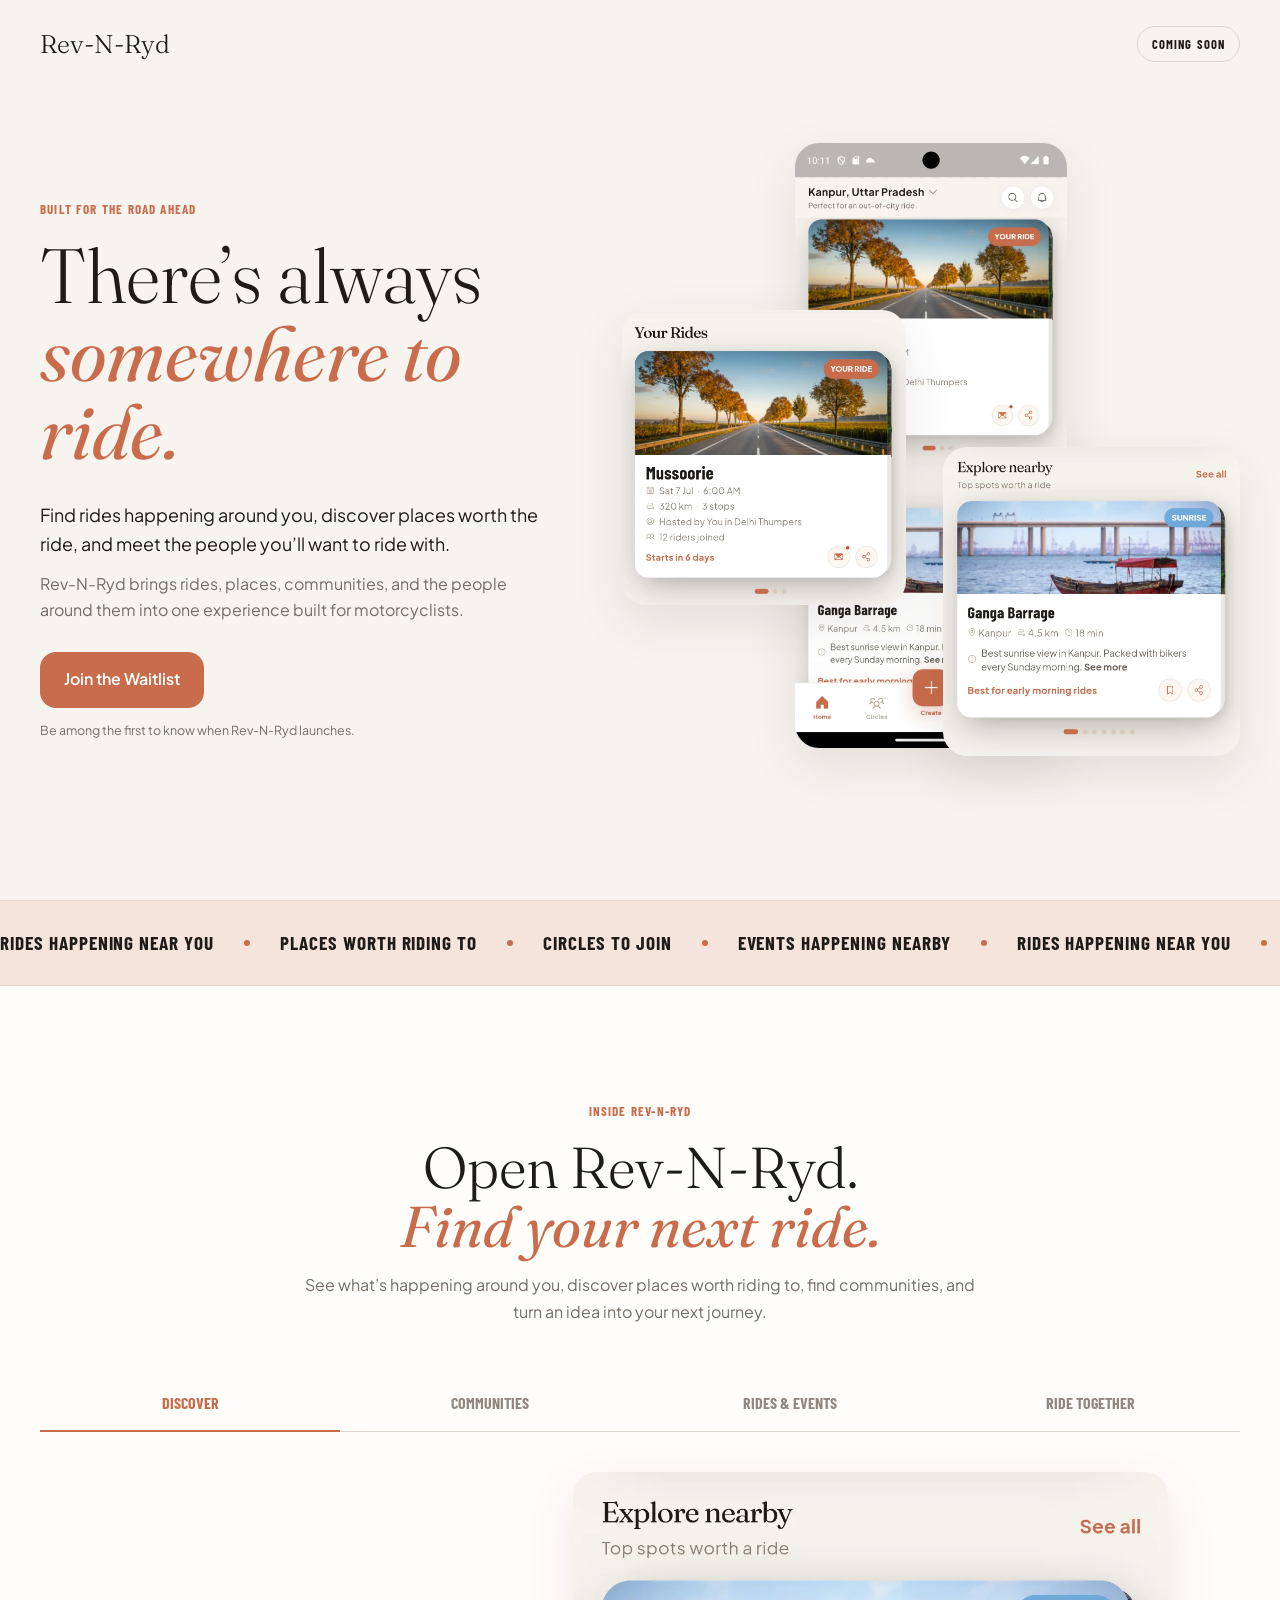
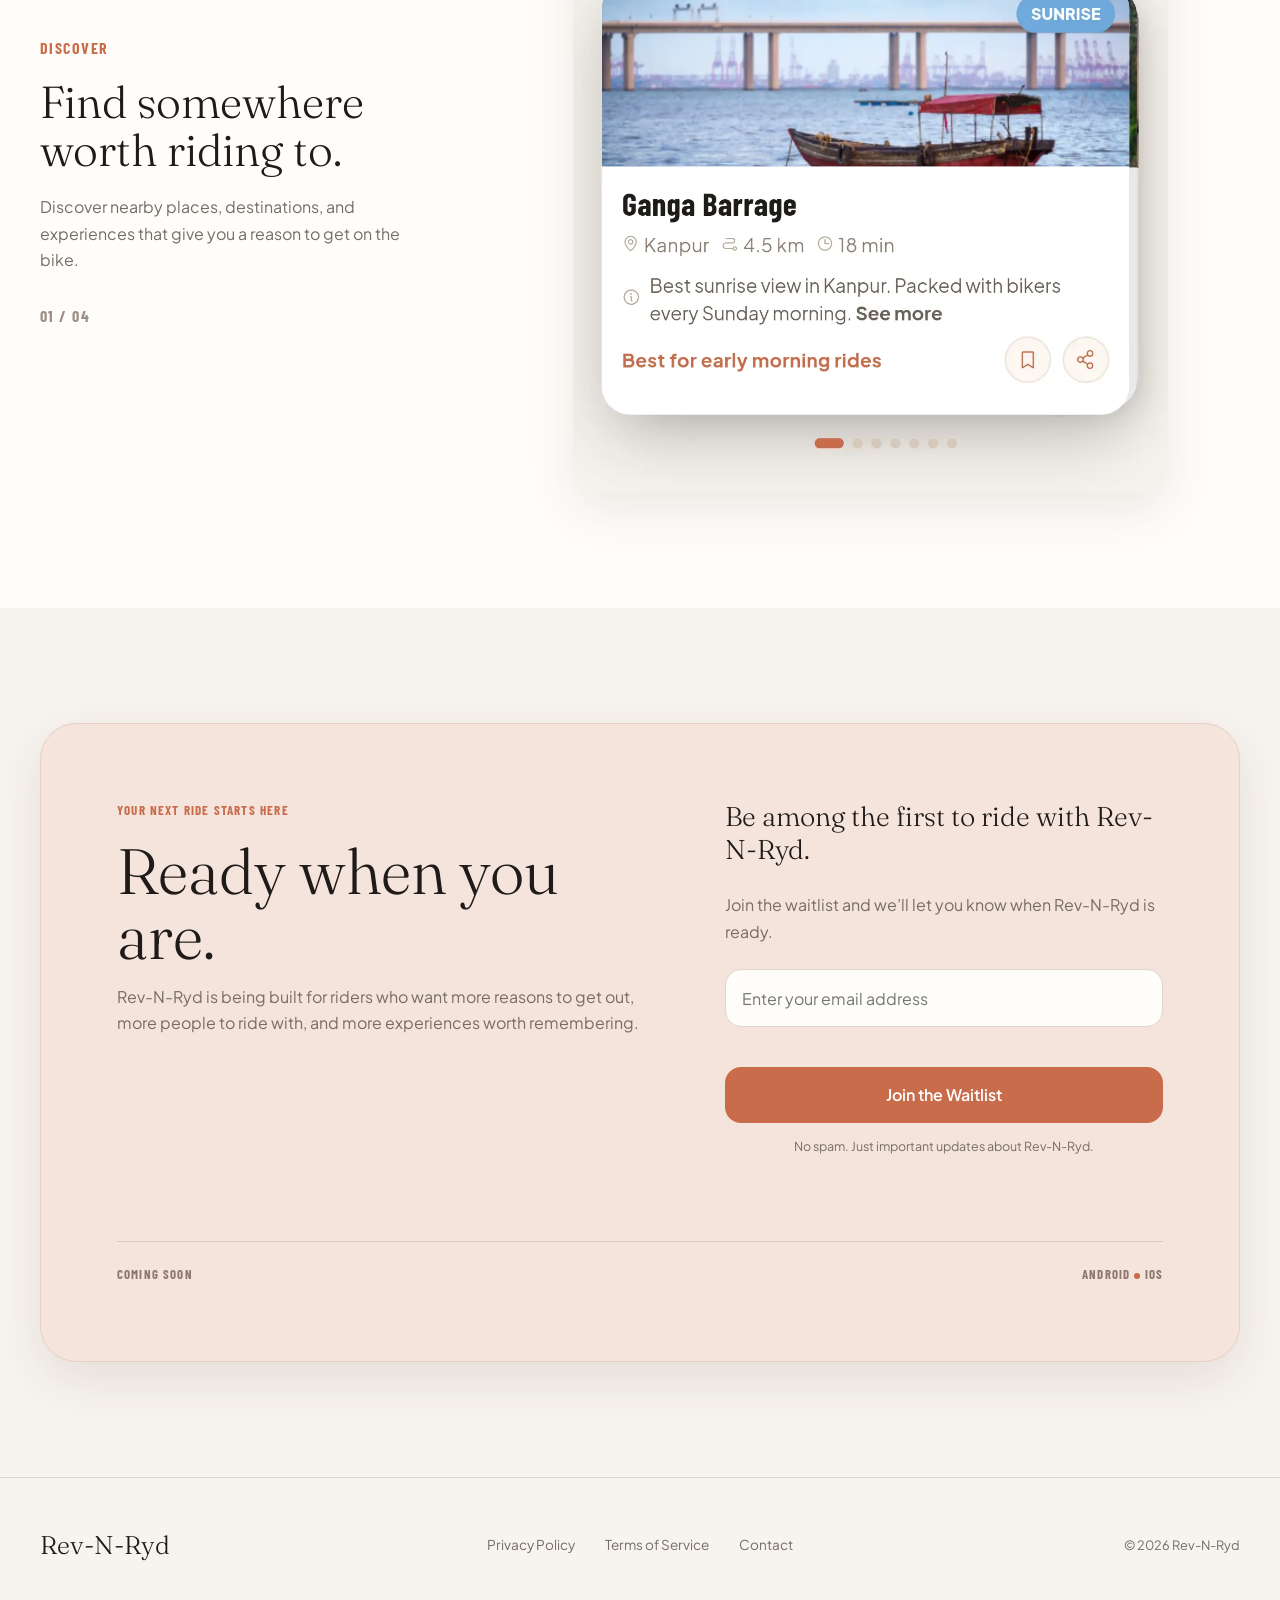
==== index.html @ 541fa685 "feat: launch Rev-N-Ryd pre-release website" ====
<!doctype html>
<html lang="en">
<head>
  <meta charset="utf-8">
  <meta name="viewport" content="width=device-width,initial-scale=1">
  <meta name="description" content="Rev-N-Ryd helps riders discover rides, places, communities, and events.">
  <title>Rev-N-Ryd — Coming Soon</title>
  <link rel="preconnect" href="https://fonts.googleapis.com">
  <link rel="preconnect" href="https://fonts.gstatic.com" crossorigin>
  <link href="https://fonts.googleapis.com/css2?family=Barlow+Condensed:wght@600;700&family=Fraunces:ital,opsz,wght@0,9..144,300;1,9..144,400&family=Plus+Jakarta+Sans:wght@400;500;600&display=swap" rel="stylesheet">
  <link rel="stylesheet" href="css/styles.css?v=20260707-2">
  <script src="js/main.js" defer></script>
<link rel="canonical" href="https://revnryd.com/">
<link rel="icon" href="/assets/icons/favicon.ico" sizes="any">
<link rel="icon" type="image/png" sizes="32x32" href="/assets/icons/favicon-32x32.png">
<link rel="apple-touch-icon" href="/assets/icons/apple-touch-icon.png">
<meta name="description" content="Rev-N-Ryd helps motorcyclists discover rides and places, build communities, plan journeys together, and stay connected on the road.">
<meta property="og:type" content="website">
<meta property="og:site_name" content="Rev-N-Ryd">
<meta property="og:title" content="Rev-N-Ryd — There's always somewhere to ride.">
<meta property="og:description" content="Discover rides, places and communities. Plan together and stay connected on the road.">
<meta property="og:url" content="https://revnryd.com/">
<meta property="og:image" content="https://revnryd.com/assets/og-image.jpg">
<meta property="og:image:width" content="1200">
<meta property="og:image:height" content="630">
<meta name="twitter:card" content="summary_large_image">
<meta name="twitter:title" content="Rev-N-Ryd — There's always somewhere to ride.">
<meta name="twitter:description" content="Discover rides, places and communities. Plan together and stay connected on the road.">
<meta name="twitter:image" content="https://revnryd.com/assets/og-image.jpg">
</head>
<body>
<header class="site-header container">
  <a class="wordmark" href="#top" aria-label="Rev-N-Ryd home">Rev-N-Ryd</a>
  <span class="coming-soon">COMING SOON</span>
</header>

<main id="top">
<section class="hero container">
  <div class="hero-copy reveal">
    <p class="eyebrow">BUILT FOR THE ROAD AHEAD</p>
    <h1>There’s always<br><em>somewhere to ride.</em></h1>
    <p class="hero-lead">Find rides happening around you, discover places worth the ride, and meet the people you’ll want to ride with.</p>
    <p class="hero-secondary">Rev-N-Ryd brings rides, places, communities, and the people around them into one experience built for motorcyclists.</p>
    <a class="button" href="#waitlist">Join the Waitlist</a>
    <p class="microcopy">Be among the first to know when Rev-N-Ryd launches.</p>
  </div>

  <div class="hero-product reveal" aria-label="Rev-N-Ryd product preview">
    <img class="shot-image shot-main" src="assets/screenshots/home.webp" alt="Rev-N-Ryd home screen" width="921" height="2048" loading="eager" decoding="async" fetchpriority="high">
    <img class="shot-image shot-rides" src="assets/screenshots/your-rides.webp" alt="" aria-hidden="true" width="1072" height="1113" loading="lazy" decoding="async">
    <img class="shot-image shot-explore" src="assets/screenshots/explore-nearby.webp" alt="" aria-hidden="true" width="1075" height="1120" loading="lazy" decoding="async">
  </div>
</section>

<section class="activity-strip" aria-label="What you can discover on Rev-N-Ryd">
  <div class="marquee">
    <div class="marquee-track">
      <div class="marquee-group">
        <span>RIDES HAPPENING NEAR YOU</span><i></i><span>PLACES WORTH RIDING TO</span><i></i><span>CIRCLES TO JOIN</span><i></i><span>EVENTS HAPPENING NEARBY</span><i></i>
      </div>
      <div class="marquee-group" aria-hidden="true">
        <span>RIDES HAPPENING NEAR YOU</span><i></i><span>PLACES WORTH RIDING TO</span><i></i><span>CIRCLES TO JOIN</span><i></i><span>EVENTS HAPPENING NEARBY</span><i></i>
      </div>
    </div>
  </div>
</section>

<section class="product-section section reveal" id="product">
  <div class="container">
    <div class="section-intro">
      <p class="eyebrow">INSIDE REV-N-RYD</p>
      <h2>Open Rev-N-Ryd.<br><em>Find your next ride.</em></h2>
      <p>See what’s happening around you, discover places worth riding to, find communities, and turn an idea into your next journey.</p>
    </div>

    <div class="tabs-wrap">
      <div class="tabs" role="tablist" aria-label="Rev-N-Ryd product experiences">
        <button role="tab" aria-selected="true" data-index="0">DISCOVER</button>
        <button role="tab" aria-selected="false" data-index="1">COMMUNITIES</button>
        <button role="tab" aria-selected="false" data-index="2">RIDES &amp; EVENTS</button>
        <button role="tab" aria-selected="false" data-index="3">RIDE TOGETHER</button>
      </div>
    </div>

    <div class="product-stage" role="tabpanel" tabindex="0">
      <div class="product-copy">
        <p class="product-label">DISCOVER</p>
        <h3>Find somewhere worth riding to.</h3>
        <p class="product-description">Discover nearby places, destinations, and experiences that give you a reason to get on the bike.</p>
        <p class="counter">01 / 04</p>
      </div>
      <div class="product-media"><img class="product-shot" src="assets/screenshots/explore-nearby.webp" alt="Explore Nearby in Rev-N-Ryd" width="1075" height="1120" loading="lazy" decoding="async"></div>
    </div>
  </div>
</section>

<section class="waitlist-section section reveal" id="waitlist">
  <div class="container">
    <div class="waitlist-card">
      <div>
        <p class="eyebrow">YOUR NEXT RIDE STARTS HERE</p>
        <h2>Ready when you are.</h2>
        <p>Rev-N-Ryd is being built for riders who want more reasons to get out, more people to ride with, and more experiences worth remembering.</p>
      </div>
      <div class="signup-area">
        <div id="formContent">
          <h3>Be among the first to ride with Rev-N-Ryd.</h3>
          <p>Join the waitlist and we’ll let you know when Rev-N-Ryd is ready.</p>
          <form id="waitlistForm" novalidate>
            <label class="sr-only" for="email">Email address</label>
            <input id="email" name="email" type="email" autocomplete="email" placeholder="Enter your email address" aria-describedby="emailError">
            <p class="error" id="emailError"></p>
            <button class="button" type="submit">Join the Waitlist</button>
          </form>
          <p class="privacy">No spam. Just important updates about Rev-N-Ryd.</p>
        </div>
        <div class="success" id="successState" aria-live="polite" hidden>
          <span class="success-mark" aria-hidden="true">✓</span>
          <h3>You’re on the list.</h3>
          <p>We’ll let you know when Rev-N-Ryd is ready to ride.</p>
        </div>
      </div>
      <div class="launch-row"><span>COMING SOON</span><span>ANDROID <i></i> IOS</span></div>
    </div>
  </div>
</section>
</main>

<footer class="site-footer">
  <div class="container footer-row">
    <a class="wordmark" href="#top">Rev-N-Ryd</a>
    <nav aria-label="Legal links"><a href="/privacy.html" >Privacy Policy</a><a href="/terms.html" >Terms of Service</a><a href="mailto:hello@revnryd.com" >Contact</a></nav>
    <p>© 2026 Rev-N-Ryd</p>
  </div>
</footer>
</body>
</html>
---- css/styles.css ----
:root{--sand:#f7f3ee;--terra:#c96c4b;--terra-dark:#ad573b;--ink:#1f1b18;--muted:#756d66;--line:#ded5cc;--surface:#fffdfa;--peach:#f5e4dc;--max:1200px;--shadow:0 18px 50px rgba(65,45,35,.10)}
*{box-sizing:border-box}html{scroll-behavior:smooth}body{margin:0;background:var(--sand);color:var(--ink);font-family:"Plus Jakarta Sans",sans-serif;line-height:1.65}button,input{font:inherit}a{color:inherit}.container{width:min(calc(100% - 48px),var(--max));margin-inline:auto}.site-header{height:88px;display:flex;align-items:center;justify-content:space-between}.wordmark{font-family:Fraunces,serif;font-weight:300;font-size:clamp(1.55rem,2vw,2rem);text-decoration:none}.coming-soon,.eyebrow,.product-label,.counter,.launch-row,.tabs{font-family:"Barlow Condensed",sans-serif;font-weight:700;letter-spacing:.09em}.coming-soon{font-size:.78rem;padding:7px 14px;border:1px solid var(--line);border-radius:999px}.hero{min-height:calc(100svh - 88px);display:grid;grid-template-columns:minmax(0,.9fr) minmax(420px,1.1fr);gap:clamp(40px,6vw,90px);align-items:center;padding-block:48px 84px}.eyebrow{color:var(--terra);font-size:.82rem;margin:0 0 16px}.hero h1,.section-intro h2,.waitlist-card h2{font-family:Fraunces,serif;font-weight:300;line-height:1.02;margin:0}.hero h1{font-size:clamp(3.5rem,6vw,5.2rem)}em{font-weight:400;color:var(--terra)}.hero-lead{font-size:clamp(1.05rem,1.4vw,1.2rem);max-width:590px;margin:28px 0 12px}.hero-secondary{max-width:560px;color:var(--muted);margin:0 0 28px}.button{display:inline-flex;justify-content:center;align-items:center;min-height:56px;padding:0 24px;border:0;border-radius:16px;background:var(--terra);color:white;font-weight:600;text-decoration:none;cursor:pointer;transition:transform .18s ease,box-shadow .18s ease,background-color .18s ease}.button:hover{transform:translateY(-2px);box-shadow:0 10px 24px rgba(201,108,75,.25);background:var(--terra-dark)}.microcopy,.privacy{font-size:.78rem;color:var(--muted)}.hero-product{position:relative;width:min(100%,620px);aspect-ratio:1/1;margin-inline:auto}.shot-placeholder{display:grid;place-items:center;text-align:center;background:var(--surface);border:1px dashed #cbbeb3;border-radius:24px;box-shadow:var(--shadow);color:#9a8e85;font-family:"Barlow Condensed",sans-serif;font-weight:700;letter-spacing:.06em}.shot-main{position:absolute;width:52%;height:92%;left:24%;top:2%}.shot-rides{position:absolute;width:48%;aspect-ratio:1.8/1;left:0;top:28%}.shot-explore{position:absolute;width:52%;aspect-ratio:1.8/1;right:0;bottom:12%}.activity-strip{overflow:hidden;background:var(--peach);border-block:1px solid #ead5cb}.marquee-track{display:flex;width:max-content;animation:marquee 34s linear infinite}.marquee-group{height:84px;display:flex;align-items:center;gap:30px;padding-right:30px;white-space:nowrap;font-family:"Barlow Condensed",sans-serif;font-size:1.2rem;font-weight:700;letter-spacing:.05em}.marquee-group i,.launch-row i{width:6px;height:6px;background:var(--terra);border-radius:50%;display:inline-block}@keyframes marquee{to{transform:translateX(-50%)}}.activity-strip:hover .marquee-track{animation-play-state:paused}.section{padding-block:clamp(80px,9vw,120px)}.product-section{background:var(--surface)}.section-intro{text-align:center;max-width:680px;margin:0 auto 50px}.section-intro h2{font-size:clamp(2.7rem,4.5vw,4.2rem)}.section-intro>p:last-child{color:var(--muted)}.tabs-wrap{overflow-x:auto}.tabs{min-width:620px;display:grid;grid-template-columns:repeat(4,1fr);border-bottom:1px solid var(--line)}.tabs button{position:relative;border:0;background:none;padding:15px 10px;color:#91877f;cursor:pointer;font:inherit}.tabs button[aria-selected=true]{color:var(--terra)}.tabs button[aria-selected=true]::after{content:"";position:absolute;height:2px;left:0;right:0;bottom:-1px;background:var(--terra)}.product-stage{display:grid;grid-template-columns:minmax(260px,.35fr) minmax(0,.65fr);gap:64px;align-items:center;min-height:520px;padding-top:40px;overflow:hidden}.product-copy,.product-shot{transition:opacity .48s ease,transform .48s ease}.product-copy h3{font-family:Fraunces,serif;font-weight:300;font-size:clamp(2.2rem,3.5vw,3.2rem);line-height:1.08;margin:8px 0 20px}.product-description{color:var(--muted);max-width:390px}.product-label{color:var(--terra)}.counter{color:#9a8e85;margin-top:30px}.product-shot{width:100%;aspect-ratio:16/10}.is-leaving{opacity:0;transform:translateX(-48px)}.is-entering{opacity:0;transform:translateX(48px)}.waitlist-card{display:grid;grid-template-columns:1.1fr .9fr;gap:72px;background:var(--peach);border:1px solid #e8cfc4;border-radius:36px;padding:clamp(44px,6vw,76px);box-shadow:var(--shadow)}.waitlist-card h2{font-size:clamp(3rem,5vw,4.5rem)}.waitlist-card>div:first-child>p:last-child,.signup-area>div>p{color:var(--muted)}.signup-area h3{font-family:Fraunces,serif;font-weight:300;font-size:1.7rem;line-height:1.2;margin-top:0}form{display:grid;gap:10px;margin-top:24px}input{width:100%;height:58px;border:1px solid var(--line);border-radius:16px;background:var(--surface);padding:0 16px;outline:none}input:focus{border-color:var(--terra);box-shadow:0 0 0 3px rgba(201,108,75,.18)}.error{min-height:20px;margin:0;color:#9e3f2c;font-size:.8rem}.privacy{text-align:center}.success{text-align:center}.success-mark{display:inline-grid;place-items:center;width:40px;height:40px;border-radius:50%;background:var(--terra);color:white;font-weight:700}.launch-row{grid-column:1/-1;border-top:1px solid #dfc7bc;padding-top:22px;display:flex;justify-content:space-between;color:#8b776e;font-size:.8rem}.site-footer{border-top:1px solid var(--line);padding-block:44px}.footer-row{display:grid;grid-template-columns:1fr auto 1fr;align-items:center;gap:30px}.footer-row nav{display:flex;gap:30px}.footer-row nav a{color:var(--muted);font-size:.85rem;text-decoration:none}.footer-row nav a:hover{color:var(--terra)}.footer-row p{justify-self:end;color:var(--muted);font-size:.8rem}.sr-only{position:absolute;width:1px;height:1px;padding:0;margin:-1px;overflow:hidden;clip:rect(0,0,0,0);white-space:nowrap;border:0}.reveal{opacity:1}
@media(max-width:900px){.hero{grid-template-columns:1fr;min-height:auto;padding-top:50px}.hero-copy{max-width:700px}.hero-product{width:min(100%,580px);margin-top:20px}.product-stage{grid-template-columns:1fr;gap:34px;min-height:0}.product-copy{max-width:650px}.waitlist-card{grid-template-columns:1fr;gap:42px}.footer-row{grid-template-columns:1fr;justify-items:center;text-align:center}.footer-row p{justify-self:center}.launch-row{grid-column:auto}}
@media(max-width:600px){.container{width:min(calc(100% - 32px),var(--max))}.site-header{height:72px}.hero{padding-block:34px 64px}.hero h1{font-size:clamp(3rem,14vw,4.3rem)}.hero-product{aspect-ratio:1/1.12}.shot-main{width:60%;left:20%}.shot-rides{width:54%;top:30%}.shot-explore{width:58%;bottom:10%}.marquee-group{height:70px;font-size:1.05rem}.section{padding-block:72px}.section-intro{text-align:left;margin-bottom:38px}.tabs{min-width:540px}.product-stage{padding-top:30px}.product-shot{aspect-ratio:4/3}.waitlist-card{padding:34px 24px;border-radius:28px}.launch-row{gap:20px}.footer-row nav{flex-wrap:wrap;justify-content:center;gap:16px 24px}}
@media(prefers-reduced-motion:reduce){html{scroll-behavior:auto}.marquee-track{animation:none}.button,.product-copy,.product-shot{transition:none}}

.shot-image{display:block;object-fit:cover;border-radius:24px;box-shadow:var(--shadow)}
.shot-main{object-fit:contain;background:transparent}
.product-shot{display:block;width:100%;aspect-ratio:16/10;object-fit:contain;object-position:center;background:var(--surface);border:1px solid var(--line);border-radius:24px;box-shadow:var(--shadow)}

/* Ratio-aware screenshot layout */
.hero-product{aspect-ratio:auto;height:clamp(560px,52vw,720px);overflow:visible}
.shot-image{height:auto;object-fit:contain;background:transparent}
.shot-main{width:44%;height:auto;left:28%;top:0;z-index:1}
.shot-rides{width:46%;height:auto;aspect-ratio:auto;left:0;top:25%;z-index:2}
.shot-explore{width:48%;height:auto;aspect-ratio:auto;right:0;bottom:8%;z-index:3}
.product-stage{overflow:visible}
.product-media{display:flex;align-items:center;justify-content:center;width:100%;min-width:0;min-height:620px;transition:height .48s ease}
.product-shot{width:auto;max-width:100%;height:auto;max-height:620px;aspect-ratio:auto;object-fit:contain;background:transparent;border:0}
@media(max-width:900px){.hero-product{height:clamp(520px,88vw,680px)}.shot-main{width:42%;left:29%}.shot-rides{width:45%;top:24%}.shot-explore{width:47%;bottom:7%}.product-copy{min-height:310px}.product-shot{max-height:680px}.product-media{min-height:680px}}
@media(max-width:600px){.hero-product{height:clamp(390px,112vw,540px)}.shot-main{width:48%;left:26%}.shot-rides{width:52%;top:25%}.shot-explore{width:54%;bottom:5%}.product-shot{max-width:100%;max-height:520px}.product-media{min-height:520px}}

.button:disabled{opacity:.65;cursor:not-allowed;transform:none;box-shadow:none}
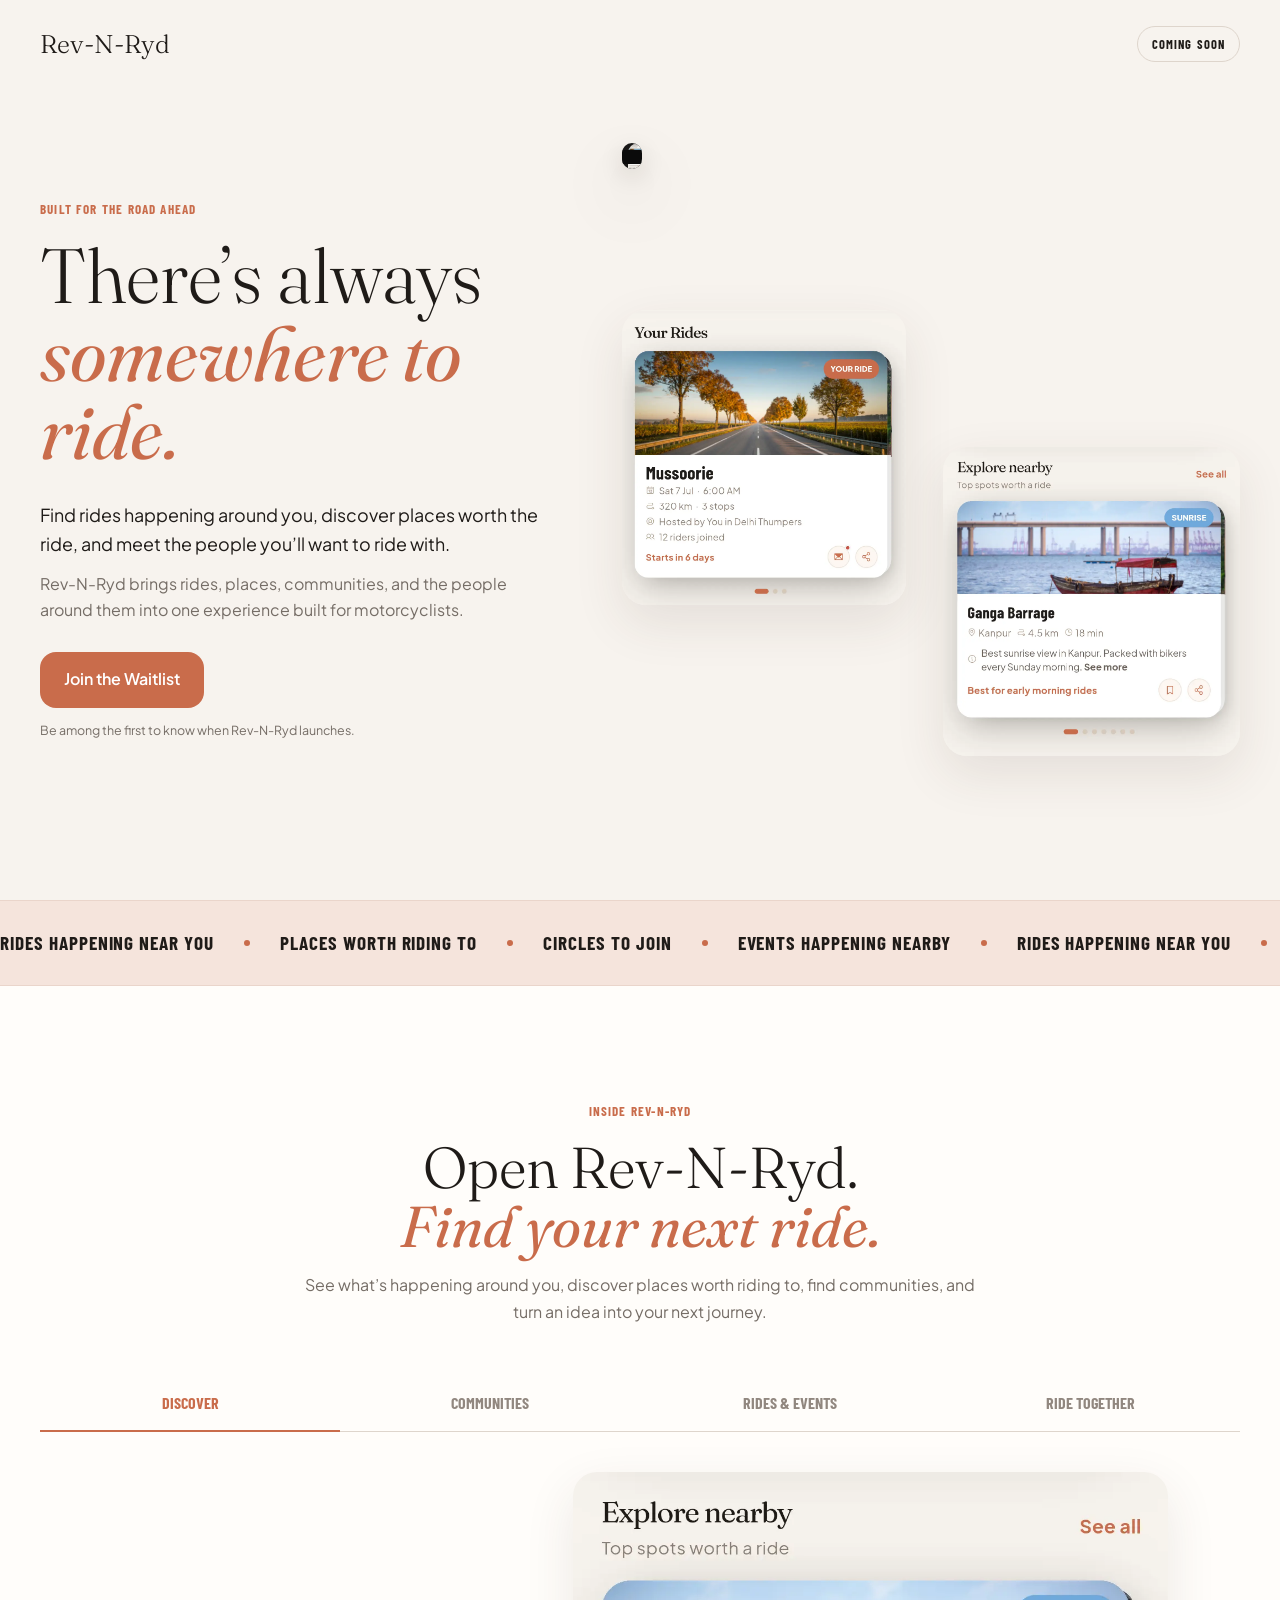
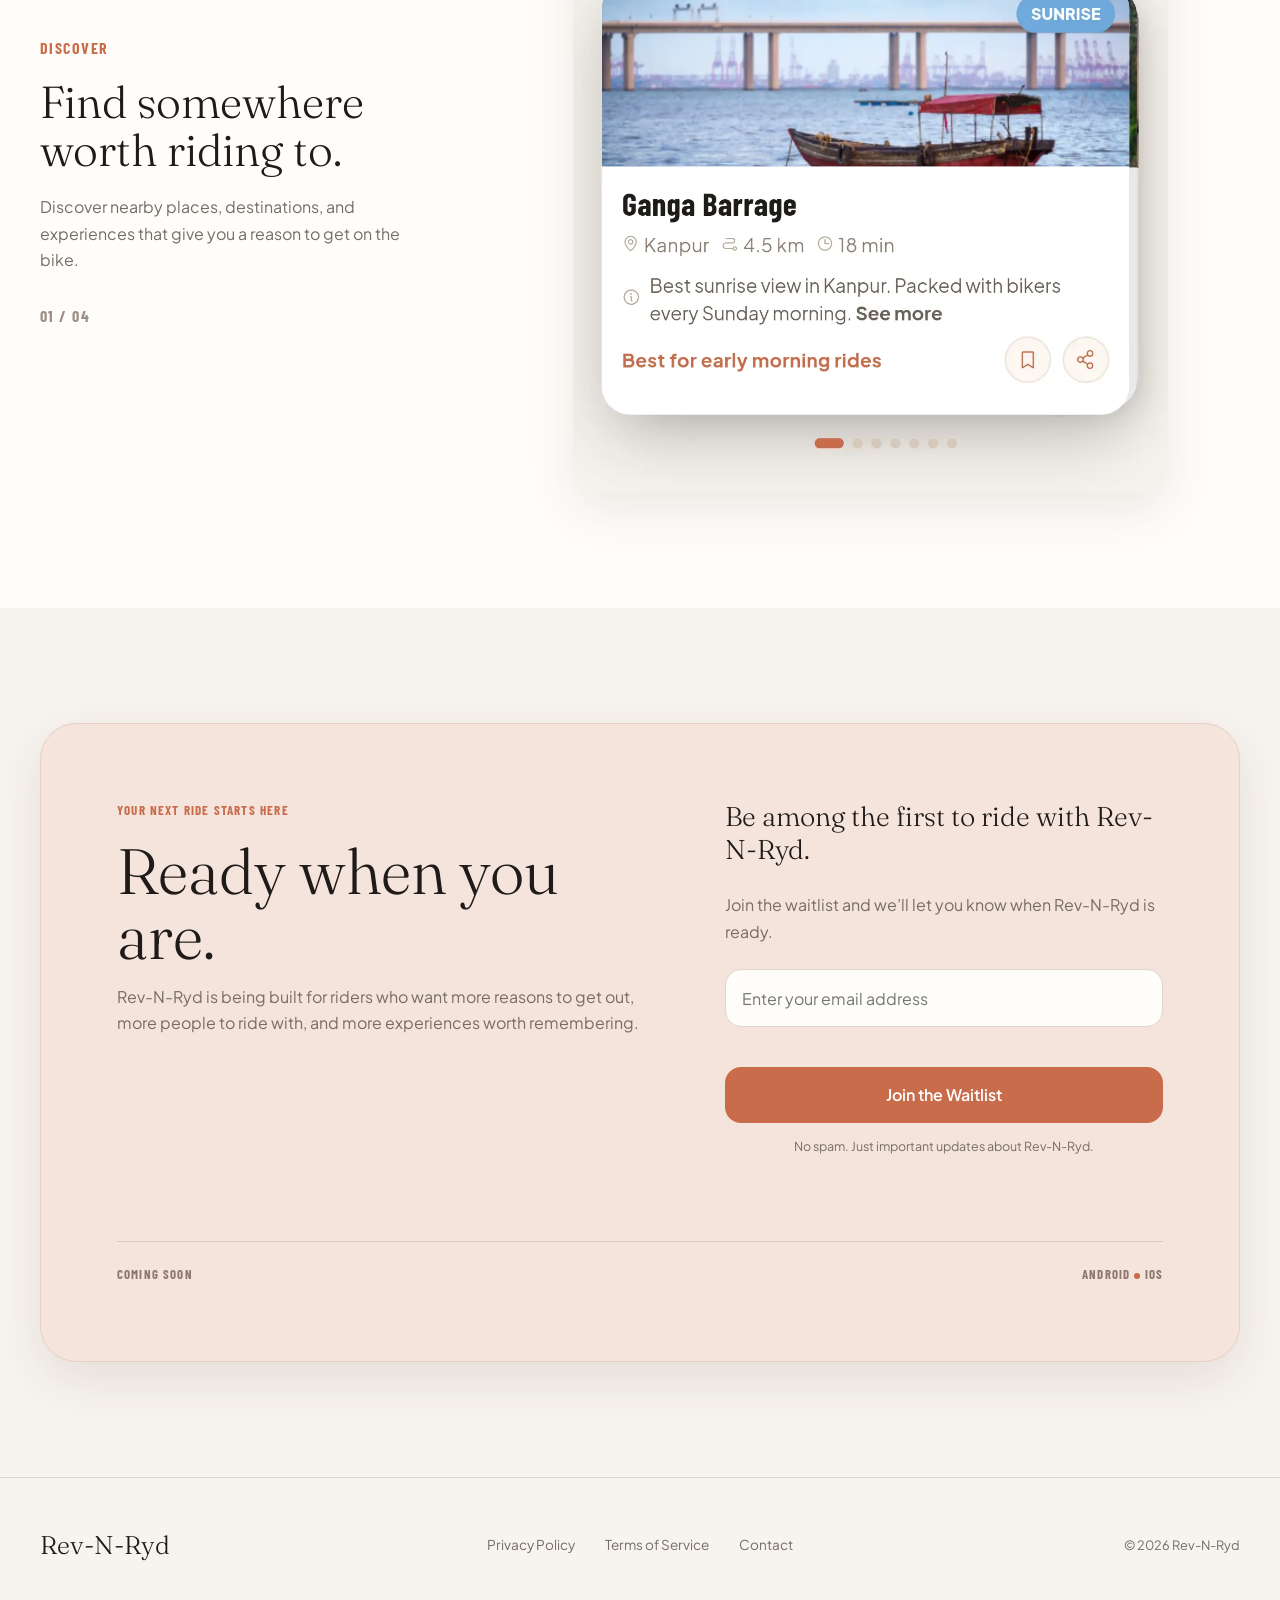
==== commit ea0c867c: "feat: added mobile view for home screenshot" ====
--- a/index.html
+++ b/index.html
@@ -18,14 +18,14 @@
 <meta property="og:type" content="website">
 <meta property="og:site_name" content="Rev-N-Ryd">
 <meta property="og:title" content="Rev-N-Ryd — There's always somewhere to ride.">
-<meta property="og:description" content="Discover rides, places and communities. Plan together and stay connected on the road.">
+<meta property="og:description" content="Discover rides, find places worth riding to, meet your community, and stay together on the road.">
 <meta property="og:url" content="https://revnryd.com/">
 <meta property="og:image" content="https://revnryd.com/assets/og-image.jpg">
 <meta property="og:image:width" content="1200">
 <meta property="og:image:height" content="630">
 <meta name="twitter:card" content="summary_large_image">
 <meta name="twitter:title" content="Rev-N-Ryd — There's always somewhere to ride.">
-<meta name="twitter:description" content="Discover rides, places and communities. Plan together and stay connected on the road.">
+<meta name="twitter:description" content="Discover rides, find places worth riding to, meet your community, and stay together on the road.">
 <meta name="twitter:image" content="https://revnryd.com/assets/og-image.jpg">
 </head>
 <body>
@@ -46,7 +46,7 @@
   </div>
 
   <div class="hero-product reveal" aria-label="Rev-N-Ryd product preview">
-    <img class="shot-image shot-main" src="assets/screenshots/home.webp" alt="Rev-N-Ryd home screen" width="921" height="2048" loading="eager" decoding="async" fetchpriority="high">
+    <div class="hero-phone-frame"><div class="hero-phone-island" aria-hidden="true"></div><img class="shot-image shot-main" src="assets/screenshots/home.webp" alt="Rev-N-Ryd home screen" width="921" height="2048" loading="eager" decoding="async" fetchpriority="high"></div>
     <img class="shot-image shot-rides" src="assets/screenshots/your-rides.webp" alt="" aria-hidden="true" width="1072" height="1113" loading="lazy" decoding="async">
     <img class="shot-image shot-explore" src="assets/screenshots/explore-nearby.webp" alt="" aria-hidden="true" width="1075" height="1120" loading="lazy" decoding="async">
   </div>
--- a/css/styles.css
+++ b/css/styles.css
@@ -21,3 +21,47 @@
 @media(max-width:600px){.hero-product{height:clamp(390px,112vw,540px)}.shot-main{width:48%;left:26%}.shot-rides{width:52%;top:25%}.shot-explore{width:54%;bottom:5%}.product-shot{max-width:100%;max-height:520px}.product-media{min-height:520px}}
 
 .button:disabled{opacity:.65;cursor:not-allowed;transform:none;box-shadow:none}
+
+/* Landing hero device frame */
+.hero-phone-frame{
+  position:absolute;
+  z-index:2;
+  background:#191817;
+  padding:12px 10px 14px;
+  border-radius:clamp(28px,3vw,44px);
+  box-shadow:0 28px 70px rgba(34,25,20,.24),0 8px 24px rgba(34,25,20,.14);
+  line-height:0;
+  overflow:hidden;
+}
+.hero-phone-frame .hero-phone-island{
+  position:absolute;
+  z-index:4;
+  top:7px;
+  left:50%;
+  transform:translateX(-50%);
+  width:22%;
+  min-width:48px;
+  max-width:76px;
+  height:14px;
+  border-radius:999px;
+  background:#0b0b0b;
+}
+.hero-phone-frame img[src$="home.webp"]{
+  display:block;
+  width:100%;
+  height:auto;
+  border-radius:clamp(20px,2.3vw,34px);
+  object-fit:contain;
+}
+/* Reuse the original Home image's absolute geometry on the wrapper. */
+.hero-visual > .hero-phone-frame{
+  width:min(31vw,360px);
+  right:clamp(13%,18vw,24%);
+  top:clamp(18px,4vw,58px);
+}
+@media(max-width:900px){
+  .hero-visual > .hero-phone-frame{width:min(42vw,330px);right:18%;top:34px}
+}
+@media(max-width:640px){
+  .hero-visual > .hero-phone-frame{width:min(62vw,300px);right:19%;top:26px}
+}
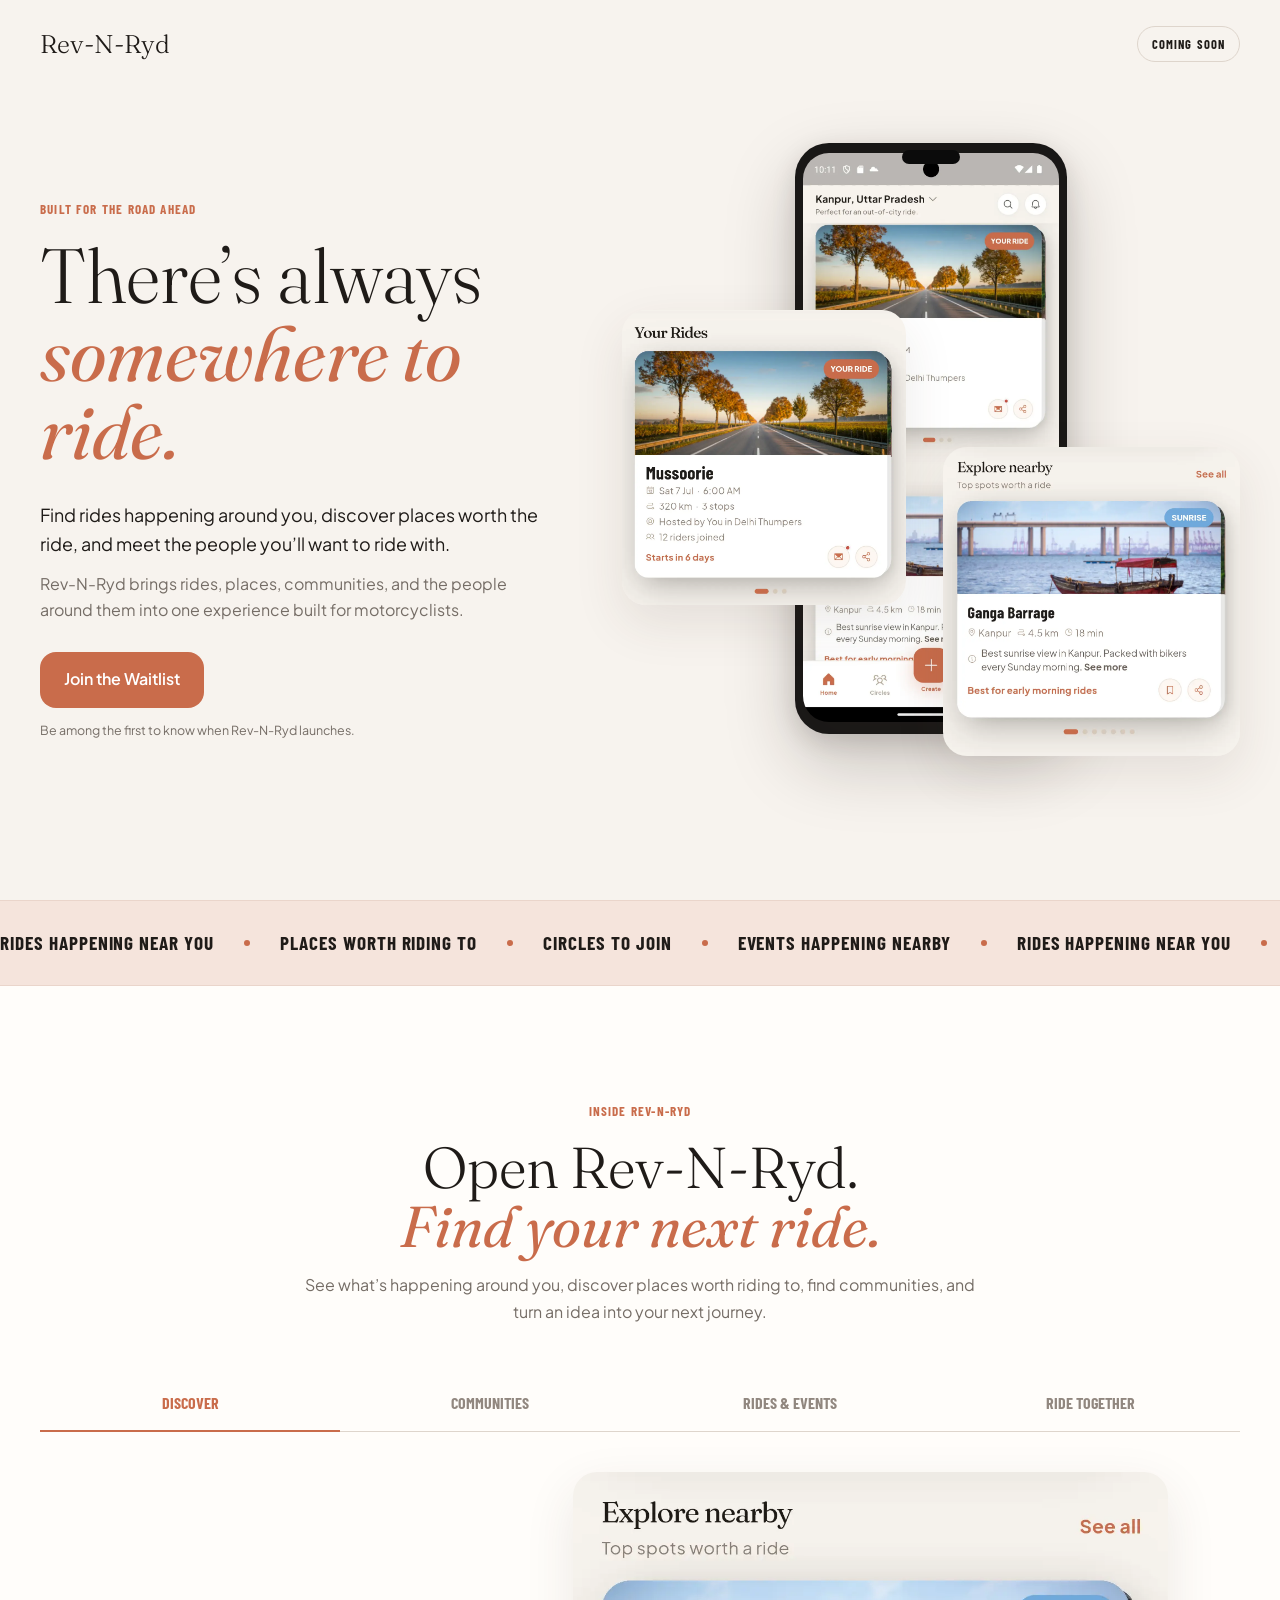
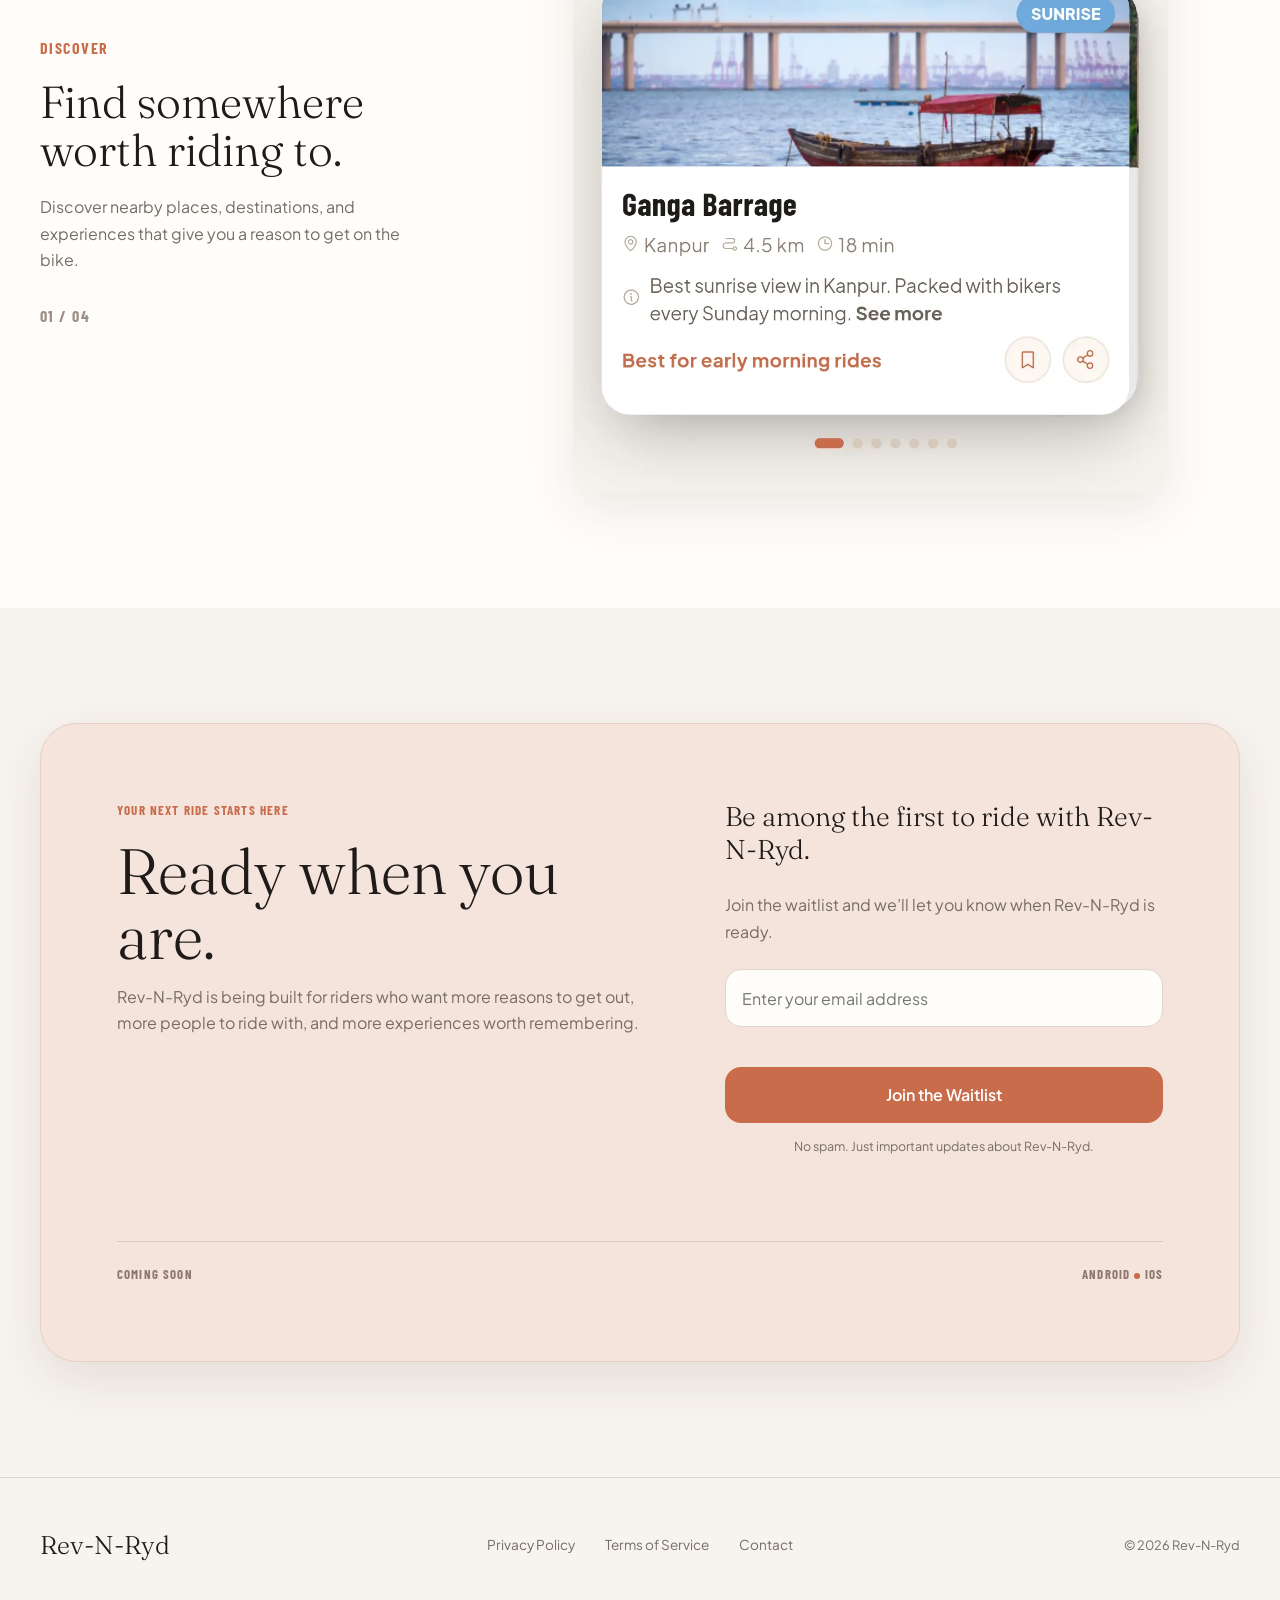
==== commit 4b76a79a: "feat: added mobile view for home screenshot" ====
--- a/index.html
+++ b/index.html
@@ -46,7 +46,7 @@
   </div>
 
   <div class="hero-product reveal" aria-label="Rev-N-Ryd product preview">
-    <div class="hero-phone-frame"><div class="hero-phone-island" aria-hidden="true"></div><img class="shot-image shot-main" src="assets/screenshots/home.webp" alt="Rev-N-Ryd home screen" width="921" height="2048" loading="eager" decoding="async" fetchpriority="high"></div>
+    <div class="shot-image shot-main home-device-frame"><div class="home-device-island" aria-hidden="true"></div><img class="shot-image shot-main" src="assets/screenshots/home.webp" alt="Rev-N-Ryd home screen" width="921" height="2048" loading="eager" decoding="async" fetchpriority="high"></div>
     <img class="shot-image shot-rides" src="assets/screenshots/your-rides.webp" alt="" aria-hidden="true" width="1072" height="1113" loading="lazy" decoding="async">
     <img class="shot-image shot-explore" src="assets/screenshots/explore-nearby.webp" alt="" aria-hidden="true" width="1075" height="1120" loading="lazy" decoding="async">
   </div>
--- a/css/styles.css
+++ b/css/styles.css
@@ -22,46 +22,42 @@
 
 .button:disabled{opacity:.65;cursor:not-allowed;transform:none;box-shadow:none}
 
-/* Landing hero device frame */
-.hero-phone-frame{
+
+/* Home hero screenshot: device treatment preserving original hero geometry */
+.home-device-frame{
+  box-sizing:border-box;
+  background:#191817;
+  padding:10px 8px 12px;
+  border-radius:34px;
+  box-shadow:0 28px 70px rgba(34,25,20,.22),0 8px 24px rgba(34,25,20,.13);
+  overflow:hidden;
+  line-height:0;
+}
+.home-device-frame > img[src$="home.webp"]{
+  position:static !important;
+  inset:auto !important;
+  transform:none !important;
+  display:block;
+  width:100% !important;
+  height:auto !important;
+  max-width:none !important;
+  border-radius:26px;
+  object-fit:contain;
+}
+.home-device-island{
   position:absolute;
-  z-index:2;
-  background:#191817;
-  padding:12px 10px 14px;
-  border-radius:clamp(28px,3vw,44px);
-  box-shadow:0 28px 70px rgba(34,25,20,.24),0 8px 24px rgba(34,25,20,.14);
-  line-height:0;
-  overflow:hidden;
-}
-.hero-phone-frame .hero-phone-island{
-  position:absolute;
-  z-index:4;
+  z-index:5;
   top:7px;
   left:50%;
   transform:translateX(-50%);
-  width:22%;
-  min-width:48px;
-  max-width:76px;
+  width:58px;
   height:14px;
   border-radius:999px;
   background:#0b0b0b;
-}
-.hero-phone-frame img[src$="home.webp"]{
-  display:block;
-  width:100%;
-  height:auto;
-  border-radius:clamp(20px,2.3vw,34px);
-  object-fit:contain;
-}
-/* Reuse the original Home image's absolute geometry on the wrapper. */
-.hero-visual > .hero-phone-frame{
-  width:min(31vw,360px);
-  right:clamp(13%,18vw,24%);
-  top:clamp(18px,4vw,58px);
-}
-@media(max-width:900px){
-  .hero-visual > .hero-phone-frame{width:min(42vw,330px);right:18%;top:34px}
+  pointer-events:none;
 }
 @media(max-width:640px){
-  .hero-visual > .hero-phone-frame{width:min(62vw,300px);right:19%;top:26px}
+  .home-device-frame{padding:8px 7px 10px;border-radius:28px}
+  .home-device-frame > img[src$="home.webp"]{border-radius:21px}
+  .home-device-island{width:48px;height:12px;top:6px}
 }
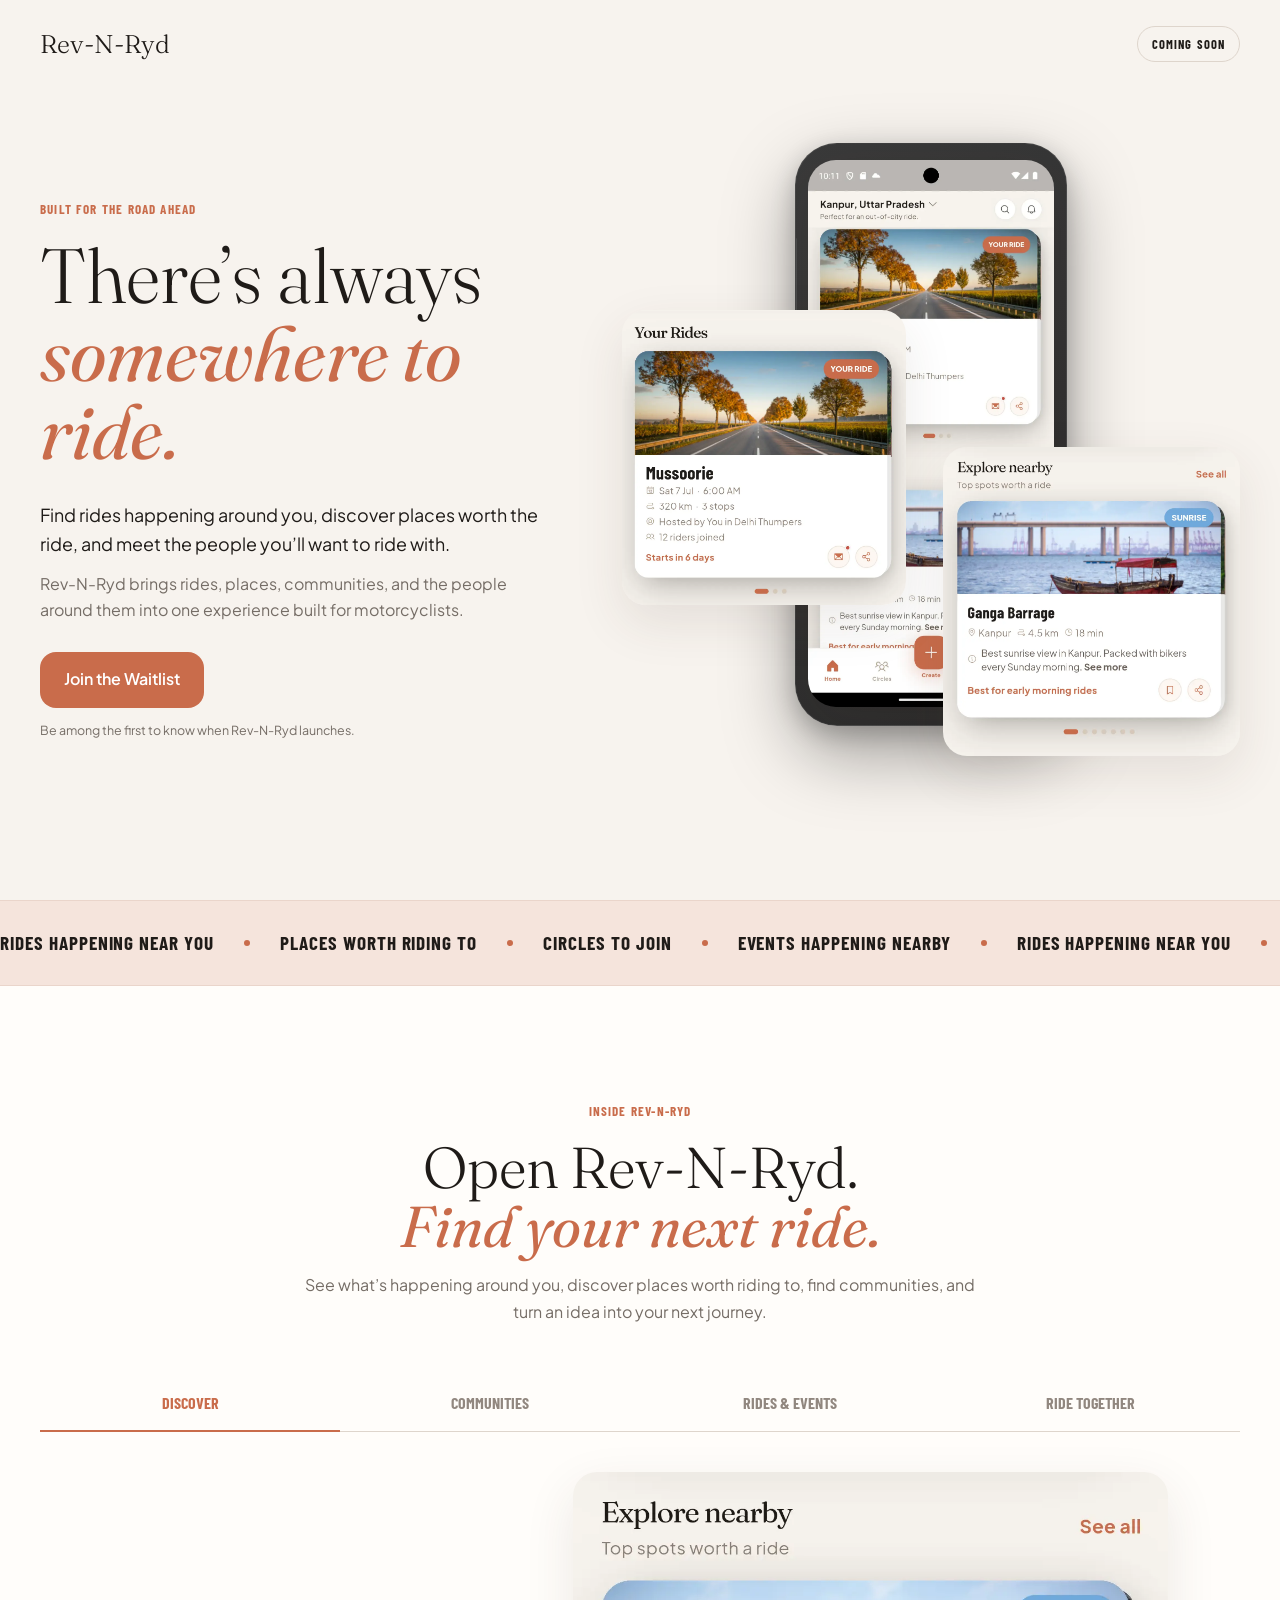
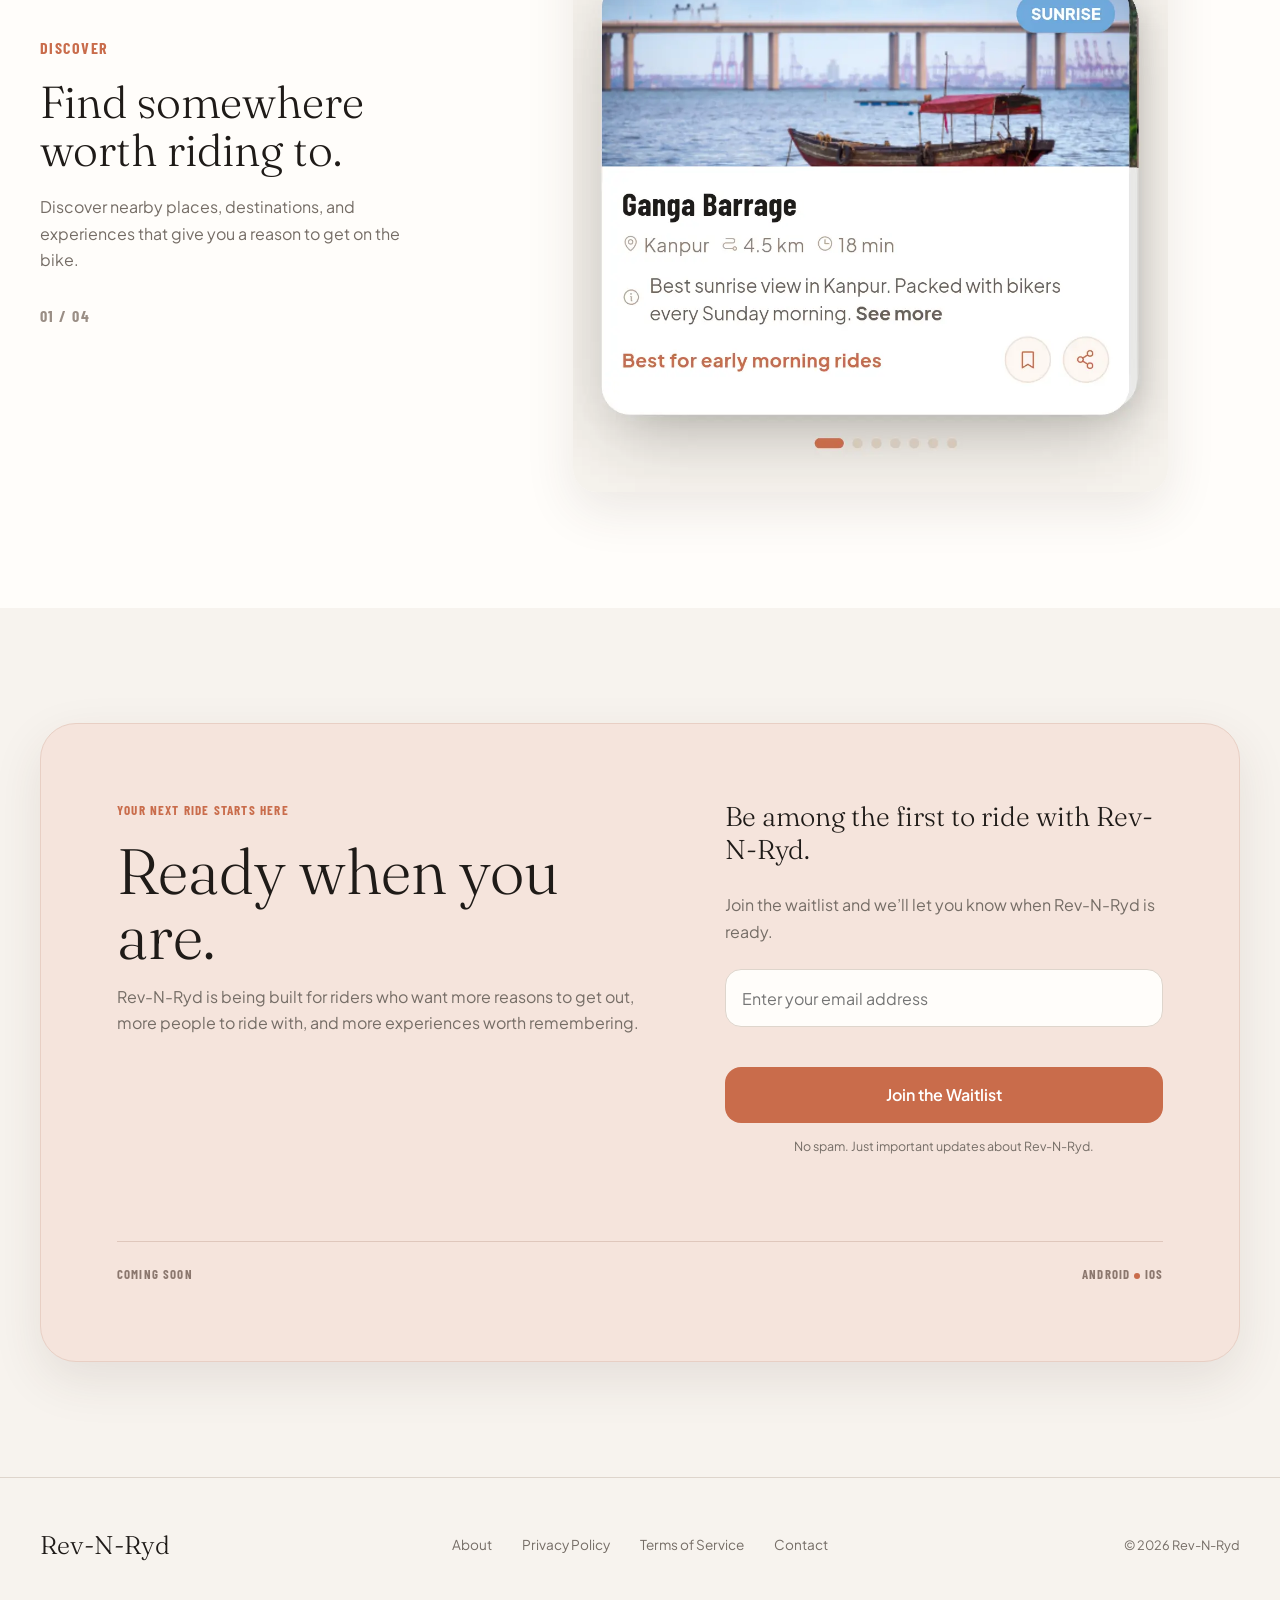
==== commit 50da2ee4: "feat: added about page" ====
--- a/index.html
+++ b/index.html
@@ -3,14 +3,14 @@
 <head>
   <meta charset="utf-8">
   <meta name="viewport" content="width=device-width,initial-scale=1">
-  <meta name="description" content="Rev-N-Ryd helps riders discover rides, places, communities, and events.">
-  <title>Rev-N-Ryd — Coming Soon</title>
+  <title>Rev-N-Ryd — Motorcycle Community &amp; Group Riding App</title>
   <link rel="preconnect" href="https://fonts.googleapis.com">
   <link rel="preconnect" href="https://fonts.gstatic.com" crossorigin>
   <link href="https://fonts.googleapis.com/css2?family=Barlow+Condensed:wght@600;700&family=Fraunces:ital,opsz,wght@0,9..144,300;1,9..144,400&family=Plus+Jakarta+Sans:wght@400;500;600&display=swap" rel="stylesheet">
   <link rel="stylesheet" href="css/styles.css?v=20260707-2">
   <script src="js/main.js" defer></script>
 <link rel="canonical" href="https://revnryd.com/">
+<meta name="robots" content="index,follow">
 <link rel="icon" href="/assets/icons/favicon.ico" sizes="any">
 <link rel="icon" type="image/png" sizes="32x32" href="/assets/icons/favicon-32x32.png">
 <link rel="apple-touch-icon" href="/assets/icons/apple-touch-icon.png">
@@ -27,6 +27,37 @@
 <meta name="twitter:title" content="Rev-N-Ryd — There's always somewhere to ride.">
 <meta name="twitter:description" content="Discover rides, find places worth riding to, meet your community, and stay together on the road.">
 <meta name="twitter:image" content="https://revnryd.com/assets/og-image.jpg">
+
+<script type="application/ld+json">
+{
+  "@context": "https://schema.org",
+  "@graph": [
+    {
+      "@type": "Organization",
+      "@id": "https://revnryd.com/#organization",
+      "name": "Rev-N-Ryd",
+      "alternateName": "RevNryd",
+      "url": "https://revnryd.com/",
+      "logo": {
+        "@type": "ImageObject",
+        "url": "https://revnryd.com/assets/icons/android-chrome-512x512.png"
+      },
+      "email": "hello@revnryd.com",
+      "description": "Rev-N-Ryd is an upcoming motorcycle community and group riding platform."
+    },
+    {
+      "@type": "WebSite",
+      "@id": "https://revnryd.com/#website",
+      "url": "https://revnryd.com/",
+      "name": "Rev-N-Ryd",
+      "alternateName": "RevNryd",
+      "publisher": {
+        "@id": "https://revnryd.com/#organization"
+      }
+    }
+  ]
+}
+</script>
 </head>
 <body>
 <header class="site-header container">
@@ -46,7 +77,7 @@
   </div>
 
   <div class="hero-product reveal" aria-label="Rev-N-Ryd product preview">
-    <div class="shot-image shot-main home-device-frame"><div class="home-device-island" aria-hidden="true"></div><img class="shot-image shot-main" src="assets/screenshots/home.webp" alt="Rev-N-Ryd home screen" width="921" height="2048" loading="eager" decoding="async" fetchpriority="high"></div>
+    <div class="shot-image shot-main home-device-frame"><img class="shot-image shot-main" src="assets/screenshots/home.webp" alt="Rev-N-Ryd home screen" width="921" height="2048" loading="eager" decoding="async" fetchpriority="high"></div>
     <img class="shot-image shot-rides" src="assets/screenshots/your-rides.webp" alt="" aria-hidden="true" width="1072" height="1113" loading="lazy" decoding="async">
     <img class="shot-image shot-explore" src="assets/screenshots/explore-nearby.webp" alt="" aria-hidden="true" width="1075" height="1120" loading="lazy" decoding="async">
   </div>
@@ -129,7 +160,7 @@
 <footer class="site-footer">
   <div class="container footer-row">
     <a class="wordmark" href="#top">Rev-N-Ryd</a>
-    <nav aria-label="Legal links"><a href="/privacy.html" >Privacy Policy</a><a href="/terms.html" >Terms of Service</a><a href="mailto:hello@revnryd.com" >Contact</a></nav>
+    <nav aria-label="Footer links"><a href="/about.html">About</a><a href="/privacy.html" >Privacy Policy</a><a href="/terms.html" >Terms of Service</a><a href="mailto:hello@revnryd.com" >Contact</a></nav>
     <p>© 2026 Rev-N-Ryd</p>
   </div>
 </footer>
--- a/css/styles.css
+++ b/css/styles.css
@@ -26,12 +26,34 @@
 /* Home hero screenshot: device treatment preserving original hero geometry */
 .home-device-frame{
   box-sizing:border-box;
-  background:#191817;
-  padding:10px 8px 12px;
-  border-radius:34px;
-  box-shadow:0 28px 70px rgba(34,25,20,.22),0 8px 24px rgba(34,25,20,.13);
+  position:relative;
+  background:linear-gradient(145deg,#3a3a3a 0%,#2a2a2a 100%);
+  padding:16px 12px 18px;
+  border:1px solid rgba(255,255,255,.08);
+  border-radius:42px;
+  box-shadow:0 28px 70px rgba(0,0,0,.35),0 8px 24px rgba(0,0,0,.2);
   overflow:hidden;
   line-height:0;
+}
+.home-device-frame::before,
+.home-device-frame::after{
+  content:"";
+  position:absolute;
+  left:-2px;
+  background:#4a4a4a;
+  z-index:4;
+}
+.home-device-frame::before{
+  top:94px;
+  width:3px;
+  height:72px;
+  border-radius:999px;
+}
+.home-device-frame::after{
+  top:132px;
+  width:3px;
+  height:48px;
+  border-radius:999px;
 }
 .home-device-frame > img[src$="home.webp"]{
   position:static !important;
@@ -41,23 +63,25 @@
   width:100% !important;
   height:auto !important;
   max-width:none !important;
-  border-radius:26px;
+  border-radius:28px;
   object-fit:contain;
 }
-.home-device-island{
-  position:absolute;
-  z-index:5;
-  top:7px;
-  left:50%;
-  transform:translateX(-50%);
-  width:58px;
-  height:14px;
-  border-radius:999px;
-  background:#0b0b0b;
-  pointer-events:none;
+@media(max-width:640px){
+  .home-device-frame{padding:12px 10px 14px;border-radius:34px}
+  .home-device-frame::before{top:86px;width:2px;height:62px}
+  .home-device-frame::after{top:120px;width:2px;height:38px}
+  .home-device-frame > img[src$="home.webp"]{border-radius:24px}
 }
-@media(max-width:640px){
-  .home-device-frame{padding:8px 7px 10px;border-radius:28px}
-  .home-device-frame > img[src$="home.webp"]{border-radius:21px}
-  .home-device-island{width:48px;height:12px;top:6px}
-}
+
+/* About page */
+.about-hero{padding-block:clamp(90px,12vw,170px);max-width:var(--max)}
+.about-hero h1{font-family:Fraunces,serif;font-weight:300;font-size:clamp(3.4rem,7vw,6.4rem);line-height:1.02;margin:0;max-width:1000px}
+.about-lead{font-size:clamp(1.1rem,1.7vw,1.35rem);max-width:760px;margin:34px 0 0;color:var(--muted)}
+.about-section{padding-block:clamp(80px,10vw,130px);border-top:1px solid var(--line);background:var(--surface)}
+.about-section-alt{background:var(--sand)}
+.about-grid{display:grid;grid-template-columns:minmax(0,.85fr) minmax(0,1.15fr);gap:clamp(48px,8vw,120px);align-items:start}
+.about-grid h2{font-family:Fraunces,serif;font-weight:300;font-size:clamp(2.5rem,4.5vw,4.2rem);line-height:1.05;margin:0}
+.about-copy{font-size:1.05rem;color:var(--muted);max-width:680px}
+.about-copy p:first-child{margin-top:0}
+.about-copy .button{margin-top:22px;color:white}
+@media(max-width:800px){.about-grid{grid-template-columns:1fr}.about-hero{padding-block:72px 96px}}
